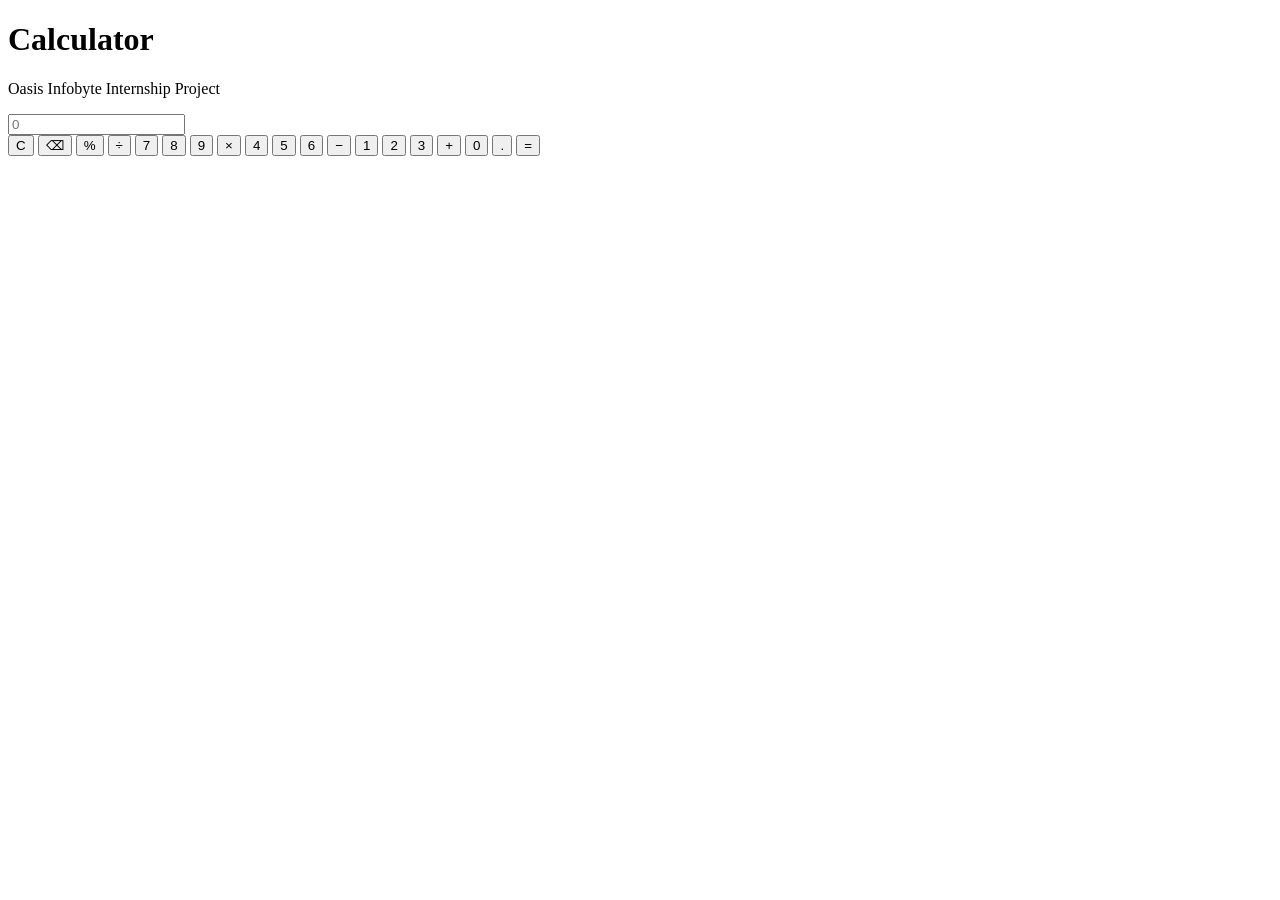
==== WebDev-L2-Calculator/index.html @ b50bb66b "Add initial HTML structure for calculator" ====
<!DOCTYPE html>
<html lang="en">
<head>
    <meta charset="UTF-8">
    <meta name="viewport" content="width=device-width, initial-scale=1.0">
    <title>Calculator | Oasis Infobyte</title>

    <link rel="stylesheet" href="style.css">
</head>

<body>

    <div class="calculator-container">
        <div class="calculator">
            
            <div class="calculator-header">
                <h1>Calculator</h1>
                <p>Oasis Infobyte Internship Project</p>
            </div>

            <input
                type="text"
                id="display"
                class="display"
                placeholder="0"
                readonly
            >

            <div class="buttons">

                <button class="btn clear" data-action="clear">C</button>
                <button class="btn operator" data-action="backspace">⌫</button>
                <button class="btn operator" data-value="%">%</button>
                <button class="btn operator" data-value="/">÷</button>

                <button class="btn number" data-value="7">7</button>
                <button class="btn number" data-value="8">8</button>
                <button class="btn number" data-value="9">9</button>
                <button class="btn operator" data-value="*">×</button>

                <button class="btn number" data-value="4">4</button>
                <button class="btn number" data-value="5">5</button>
                <button class="btn number" data-value="6">6</button>
                <button class="btn operator" data-value="-">−</button>

                <button class="btn number" data-value="1">1</button>
                <button class="btn number" data-value="2">2</button>
                <button class="btn number" data-value="3">3</button>
                <button class="btn operator" data-value="+">+</button>

                <button class="btn number zero" data-value="0">0</button>
                <button class="btn number" data-value=".">.</button>
                <button class="btn equal" data-action="calculate">=</button>

            </div>
        </div>
    </div>

    <script src="script.js"></script>

</body>
</html>
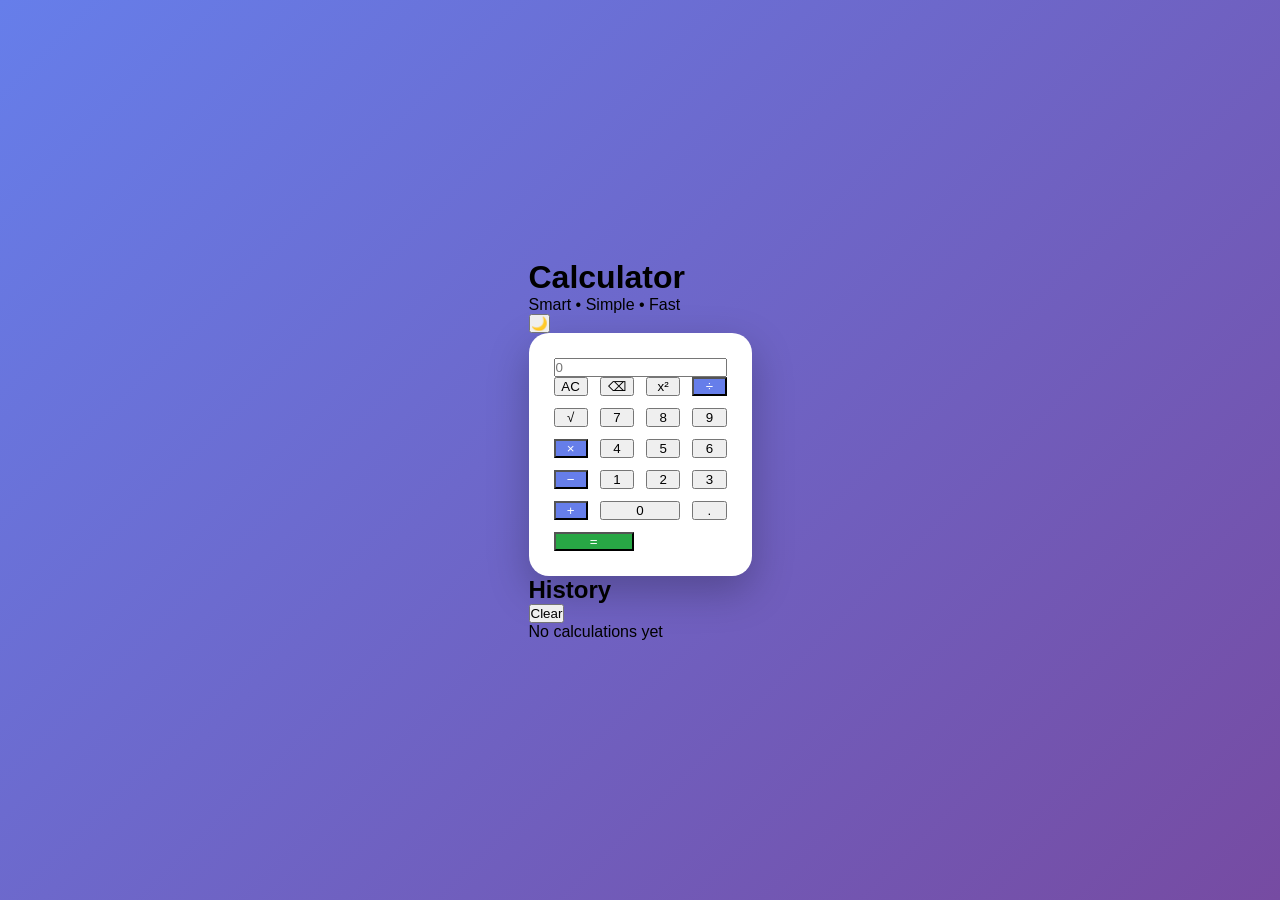
==== commit df5831de: "Update title and restructure calculator layout" ====
--- a/WebDev-L2-Calculator/index.html
+++ b/WebDev-L2-Calculator/index.html
@@ -3,57 +3,84 @@
 <head>
     <meta charset="UTF-8">
     <meta name="viewport" content="width=device-width, initial-scale=1.0">
-    <title>Calculator | Oasis Infobyte</title>
+
+    <title>Calculator Web Application</title>
 
     <link rel="stylesheet" href="style.css">
 </head>
 
 <body>
 
-    <div class="calculator-container">
-        <div class="calculator">
-            
-            <div class="calculator-header">
-                <h1>Calculator</h1>
-                <p>Oasis Infobyte Internship Project</p>
+    <div class="app-container">
+
+        <div class="calculator-section">
+
+            <div class="top-bar">
+                <div>
+                    <h1>Calculator</h1>
+                    <p>Smart • Simple • Fast</p>
+                </div>
+
+                <button id="themeToggle" class="theme-btn" title="Toggle Theme">
+                    🌙
+                </button>
             </div>
 
-            <input
-                type="text"
-                id="display"
-                class="display"
-                placeholder="0"
-                readonly
-            >
+            <div class="calculator">
 
-            <div class="buttons">
+                <input
+                    type="text"
+                    id="display"
+                    placeholder="0"
+                    readonly
+                >
 
-                <button class="btn clear" data-action="clear">C</button>
-                <button class="btn operator" data-action="backspace">⌫</button>
-                <button class="btn operator" data-value="%">%</button>
-                <button class="btn operator" data-value="/">÷</button>
+                <div class="buttons">
 
-                <button class="btn number" data-value="7">7</button>
-                <button class="btn number" data-value="8">8</button>
-                <button class="btn number" data-value="9">9</button>
-                <button class="btn operator" data-value="*">×</button>
+                    <button class="special" data-action="clear">AC</button>
+                    <button class="special" data-action="backspace">⌫</button>
+                    <button class="special" data-action="square">x²</button>
+                    <button class="operator" data-value="/">÷</button>
 
-                <button class="btn number" data-value="4">4</button>
-                <button class="btn number" data-value="5">5</button>
-                <button class="btn number" data-value="6">6</button>
-                <button class="btn operator" data-value="-">−</button>
+                    <button class="special" data-action="sqrt">√</button>
+                    <button data-value="7">7</button>
+                    <button data-value="8">8</button>
+                    <button data-value="9">9</button>
 
-                <button class="btn number" data-value="1">1</button>
-                <button class="btn number" data-value="2">2</button>
-                <button class="btn number" data-value="3">3</button>
-                <button class="btn operator" data-value="+">+</button>
+                    <button class="operator" data-value="*">×</button>
+                    <button data-value="4">4</button>
+                    <button data-value="5">5</button>
+                    <button data-value="6">6</button>
 
-                <button class="btn number zero" data-value="0">0</button>
-                <button class="btn number" data-value=".">.</button>
-                <button class="btn equal" data-action="calculate">=</button>
+                    <button class="operator" data-value="-">−</button>
+                    <button data-value="1">1</button>
+                    <button data-value="2">2</button>
+                    <button data-value="3">3</button>
+
+                    <button class="operator" data-value="+">+</button>
+                    <button class="zero" data-value="0">0</button>
+                    <button data-value=".">.</button>
+                    <button class="equal" data-action="calculate">=</button>
+
+                </div>
 
             </div>
+
         </div>
+
+        <div class="history-section">
+
+            <div class="history-header">
+                <h2>History</h2>
+                <button id="clearHistory">Clear</button>
+            </div>
+
+            <div id="historyList">
+                <p class="empty-history">No calculations yet</p>
+            </div>
+
+        </div>
+
     </div>
 
     <script src="script.js"></script>
--- a/WebDev-L2-Calculator/style.css
+++ b/WebDev-L2-Calculator/style.css
@@ -0,0 +1,113 @@
+* {
+    margin: 0;
+    padding: 0;
+    box-sizing: border-box;
+}
+
+body {
+    min-height: 100vh;
+    font-family: Arial, sans-serif;
+    display: flex;
+    justify-content: center;
+    align-items: center;
+    background: linear-gradient(135deg, #667eea, #764ba2);
+    padding: 20px;
+}
+
+.calculator-container {
+    width: 100%;
+    max-width: 400px;
+}
+
+.calculator {
+    background: #ffffff;
+    padding: 25px;
+    border-radius: 20px;
+    box-shadow: 0 15px 40px rgba(0, 0, 0, 0.25);
+}
+
+.calculator-header {
+    text-align: center;
+    margin-bottom: 20px;
+}
+
+.calculator-header h1 {
+    font-size: 28px;
+    color: #333;
+    margin-bottom: 5px;
+}
+
+.calculator-header p {
+    font-size: 13px;
+    color: #777;
+}
+
+.display {
+    width: 100%;
+    height: 70px;
+    border: none;
+    outline: none;
+    border-radius: 12px;
+    background: #f1f3f6;
+    color: #222;
+    font-size: 28px;
+    text-align: right;
+    padding: 15px;
+    margin-bottom: 20px;
+}
+
+.buttons {
+    display: grid;
+    grid-template-columns: repeat(4, 1fr);
+    gap: 12px;
+}
+
+.btn {
+    border: none;
+    height: 58px;
+    border-radius: 12px;
+    font-size: 20px;
+    cursor: pointer;
+    background: #e9ecef;
+    color: #222;
+    transition: transform 0.2s, opacity 0.2s;
+}
+
+.btn:hover {
+    transform: translateY(-2px);
+    opacity: 0.9;
+}
+
+.number {
+    background: #f1f3f6;
+}
+
+.operator {
+    background: #667eea;
+    color: white;
+}
+
+.clear {
+    background: #ff6b6b;
+    color: white;
+}
+
+.equal {
+    background: #28a745;
+    color: white;
+    grid-column: span 2;
+}
+
+.zero {
+    grid-column: span 2;
+}
+
+@media (max-width: 480px) {
+    .calculator {
+        padding: 18px;
+    }
+
+    .btn {
+        height: 52px;
+    }
+}
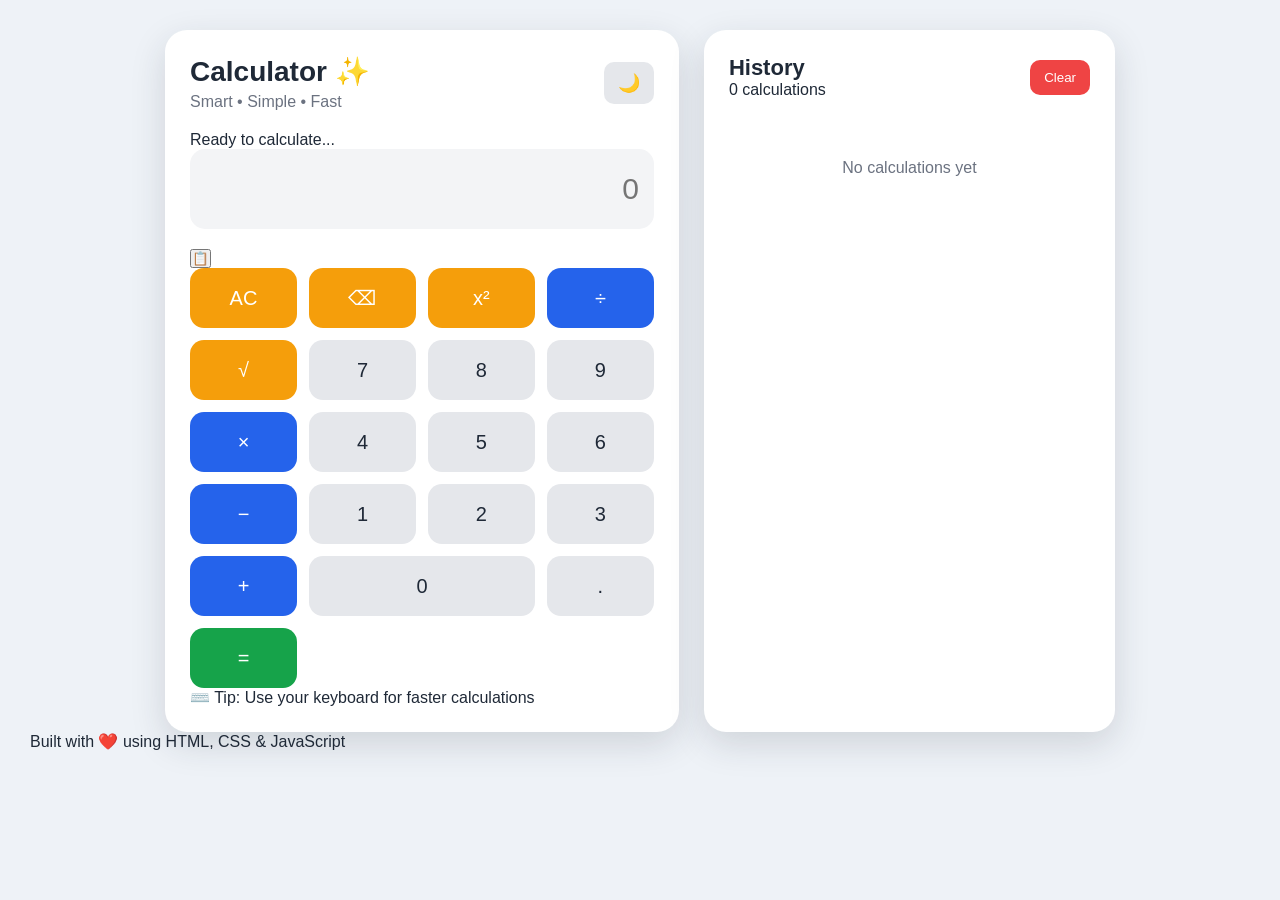
==== commit ff0509cc: "Update title and enhance calculator UI" ====
--- a/WebDev-L2-Calculator/index.html
+++ b/WebDev-L2-Calculator/index.html
@@ -1,10 +1,11 @@
 <!DOCTYPE html>
 <html lang="en">
+
 <head>
     <meta charset="UTF-8">
     <meta name="viewport" content="width=device-width, initial-scale=1.0">
 
-    <title>Calculator Web Application</title>
+    <title>Smart Calculator | Isha Kamalia</title>
 
     <link rel="stylesheet" href="style.css">
 </head>
@@ -13,77 +14,213 @@
 
     <div class="app-container">
 
+        <!-- ================= CALCULATOR ================= -->
+
         <div class="calculator-section">
 
             <div class="top-bar">
+
                 <div>
-                    <h1>Calculator</h1>
+                    <h1>Calculator <span>✨</span></h1>
                     <p>Smart • Simple • Fast</p>
                 </div>
 
-                <button id="themeToggle" class="theme-btn" title="Toggle Theme">
+                <button id="themeToggle"
+                        class="theme-btn"
+                        title="Toggle Theme">
                     🌙
                 </button>
-            </div>
+
+            </div>
+
 
             <div class="calculator">
 
-                <input
-                    type="text"
-                    id="display"
-                    placeholder="0"
-                    readonly
-                >
+                <!-- Display -->
+
+                <div class="display-container">
+
+                    <div id="expression" class="expression">
+                        Ready to calculate...
+                    </div>
+
+                    <input
+                        type="text"
+                        id="display"
+                        placeholder="0"
+                        readonly
+                    >
+
+                    <button
+                        id="copyResult"
+                        class="copy-btn"
+                        title="Copy Result">
+                        📋
+                    </button>
+
+                </div>
+
+
+                <!-- Calculator Buttons -->
 
                 <div class="buttons">
 
-                    <button class="special" data-action="clear">AC</button>
-                    <button class="special" data-action="backspace">⌫</button>
-                    <button class="special" data-action="square">x²</button>
-                    <button class="operator" data-value="/">÷</button>
-
-                    <button class="special" data-action="sqrt">√</button>
+                    <!-- Row 1 -->
+
+                    <button
+                        class="special"
+                        data-action="clear">
+                        AC
+                    </button>
+
+                    <button
+                        class="special"
+                        data-action="backspace">
+                        ⌫
+                    </button>
+
+                    <button
+                        class="special"
+                        data-action="square">
+                        x²
+                    </button>
+
+                    <button
+                        class="operator"
+                        data-value="/">
+                        ÷
+                    </button>
+
+
+                    <!-- Row 2 -->
+
+                    <button
+                        class="special"
+                        data-action="sqrt">
+                        √
+                    </button>
+
                     <button data-value="7">7</button>
                     <button data-value="8">8</button>
                     <button data-value="9">9</button>
 
-                    <button class="operator" data-value="*">×</button>
+
+                    <!-- Row 3 -->
+
+                    <button
+                        class="operator"
+                        data-value="*">
+                        ×
+                    </button>
+
                     <button data-value="4">4</button>
                     <button data-value="5">5</button>
                     <button data-value="6">6</button>
 
-                    <button class="operator" data-value="-">−</button>
+
+                    <!-- Row 4 -->
+
+                    <button
+                        class="operator"
+                        data-value="-">
+                        −
+                    </button>
+
                     <button data-value="1">1</button>
                     <button data-value="2">2</button>
                     <button data-value="3">3</button>
 
-                    <button class="operator" data-value="+">+</button>
-                    <button class="zero" data-value="0">0</button>
+
+                    <!-- Row 5 -->
+
+                    <button
+                        class="operator"
+                        data-value="+">
+                        +
+                    </button>
+
+                    <button
+                        class="zero"
+                        data-value="0">
+                        0
+                    </button>
+
                     <button data-value=".">.</button>
-                    <button class="equal" data-action="calculate">=</button>
-
-                </div>
-
+
+                    <button
+                        class="equal"
+                        data-action="calculate">
+                        =
+                    </button>
+
+                </div>
+
+            </div>
+
+
+            <!-- Keyboard Hint -->
+
+            <div class="keyboard-hint">
+                ⌨️ Tip: Use your keyboard for faster calculations
             </div>
 
         </div>
 
+
+        <!-- ================= HISTORY ================= -->
+
         <div class="history-section">
 
             <div class="history-header">
-                <h2>History</h2>
-                <button id="clearHistory">Clear</button>
-            </div>
+
+                <div>
+                    <h2>History</h2>
+                    <span id="historyCount">
+                        0 calculations
+                    </span>
+                </div>
+
+                <button id="clearHistory">
+                    Clear
+                </button>
+
+            </div>
+
 
             <div id="historyList">
-                <p class="empty-history">No calculations yet</p>
+
+                <div class="empty-history">
+
+                    <div class="empty-icon">
+                        🧮
+                    </div>
+
+                    <p>No calculations yet</p>
+
+                    <small>
+                        Your calculation history will appear here.
+                    </small>
+
+                </div>
+
             </div>
 
         </div>
 
     </div>
 
+
+    <!-- Footer -->
+
+    <footer>
+        <p>
+            Built with ❤️ using HTML, CSS & JavaScript
+        </p>
+    </footer>
+
+
     <script src="script.js"></script>
 
 </body>
+
 </html>
--- a/WebDev-L2-Calculator/style.css
+++ b/WebDev-L2-Calculator/style.css
@@ -1,3 +1,29 @@
+:root {
+    --bg: #eef2f7;
+    --card: #ffffff;
+    --text: #1f2937;
+    --subtext: #6b7280;
+    --display: #f3f4f6;
+    --button: #e5e7eb;
+    --operator: #2563eb;
+    --special: #f59e0b;
+    --equal: #16a34a;
+    --shadow: rgba(31, 41, 55, 0.15);
+}
+
+body.dark-mode {
+    --bg: #111827;
+    --card: #1f2937;
+    --text: #f9fafb;
+    --subtext: #9ca3af;
+    --display: #111827;
+    --button: #374151;
+    --operator: #3b82f6;
+    --special: #d97706;
+    --equal: #22c55e;
+    --shadow: rgba(0, 0, 0, 0.4);
+}
+
 * {
     margin: 0;
     padding: 0;
@@ -7,53 +33,86 @@
 body {
     min-height: 100vh;
     font-family: Arial, sans-serif;
+    background: var(--bg);
+    color: var(--text);
+    padding: 30px;
+    transition: 0.3s ease;
+}
+
+.app-container {
+    max-width: 950px;
+    margin: auto;
+    display: grid;
+    grid-template-columns: 1fr 0.8fr;
+    gap: 25px;
+}
+
+.calculator-section,
+.history-section {
+    background: var(--card);
+    border-radius: 22px;
+    padding: 25px;
+    box-shadow: 0 12px 35px var(--shadow);
+}
+
+.top-bar,
+.history-header {
     display: flex;
-    justify-content: center;
+    justify-content: space-between;
     align-items: center;
-    background: linear-gradient(135deg, #667eea, #764ba2);
-    padding: 20px;
-}
-
-.calculator-container {
+}
+
+.top-bar {
+    margin-bottom: 20px;
+}
+
+.top-bar h1 {
+    font-size: 28px;
+}
+
+.top-bar p {
+    color: var(--subtext);
+    margin-top: 5px;
+}
+
+.theme-btn,
+.history-header button {
+    border: none;
+    cursor: pointer;
+    border-radius: 10px;
+    padding: 10px 14px;
+}
+
+.theme-btn {
+    background: var(--button);
+    font-size: 18px;
+}
+
+.history-header {
+    margin-bottom: 20px;
+}
+
+.history-header h2 {
+    font-size: 22px;
+}
+
+.history-header button {
+    background: #ef4444;
+    color: white;
+}
+
+#display {
     width: 100%;
-    max-width: 400px;
-}
-
-.calculator {
-    background: #ffffff;
-    padding: 25px;
-    border-radius: 20px;
-    box-shadow: 0 15px 40px rgba(0, 0, 0, 0.25);
-}
-
-.calculator-header {
-    text-align: center;
-    margin-bottom: 20px;
-}
-
-.calculator-header h1 {
-    font-size: 28px;
-    color: #333;
-    margin-bottom: 5px;
-}
-
-.calculator-header p {
-    font-size: 13px;
-    color: #777;
-}
-
-.display {
-    width: 100%;
-    height: 70px;
+    height: 80px;
     border: none;
     outline: none;
-    border-radius: 12px;
-    background: #f1f3f6;
-    color: #222;
-    font-size: 28px;
-    text-align: right;
+    border-radius: 15px;
+    background: var(--display);
+    color: var(--text);
     padding: 15px;
     margin-bottom: 20px;
+    font-size: 30px;
+    text-align: right;
 }
 
 .buttons {
@@ -62,52 +121,87 @@
     gap: 12px;
 }
 
-.btn {
+.buttons button {
     border: none;
-    height: 58px;
-    border-radius: 12px;
+    border-radius: 14px;
+    height: 60px;
+    background: var(--button);
+    color: var(--text);
     font-size: 20px;
     cursor: pointer;
-    background: #e9ecef;
-    color: #222;
-    transition: transform 0.2s, opacity 0.2s;
-}
-
-.btn:hover {
-    transform: translateY(-2px);
-    opacity: 0.9;
-}
-
-.number {
-    background: #f1f3f6;
-}
-
-.operator {
-    background: #667eea;
-    color: white;
-}
-
-.clear {
-    background: #ff6b6b;
-    color: white;
-}
-
-.equal {
-    background: #28a745;
-    color: white;
+    transition: transform 0.2s ease, filter 0.2s ease;
+}
+
+.buttons button:hover {
+    transform: translateY(-3px);
+    filter: brightness(0.95);
+}
+
+.buttons .operator {
+    background: var(--operator);
+    color: white;
+}
+
+.buttons .special {
+    background: var(--special);
+    color: white;
+}
+
+.buttons .equal {
+    background: var(--equal);
+    color: white;
+}
+
+.buttons .zero {
     grid-column: span 2;
 }
 
-.zero {
-    grid-column: span 2;
-}
-
-@media (max-width: 480px) {
-    .calculator {
-        padding: 18px;
+#historyList {
+    max-height: 420px;
+    overflow-y: auto;
+}
+
+.history-item {
+    background: var(--display);
+    padding: 14px;
+    border-radius: 12px;
+    margin-bottom: 10px;
+    cursor: pointer;
+    transition: transform 0.2s ease;
+}
+
+.history-item:hover {
+    transform: translateX(4px);
+}
+
+.history-expression {
+    color: var(--subtext);
+    font-size: 14px;
+    margin-bottom: 5px;
+}
+
+.history-result {
+    font-size: 18px;
+    font-weight: bold;
+}
+
+.empty-history {
+    color: var(--subtext);
+    text-align: center;
+    margin-top: 40px;
+}
+
+@media (max-width: 750px) {
+    body {
+        padding: 15px;
     }
 
-    .btn {
-        height: 52px;
+    .app-container {
+        grid-template-columns: 1fr;
     }
-}
+
+    .calculator-section,
+    .history-section {
+        padding: 20px;
+    }
+}
